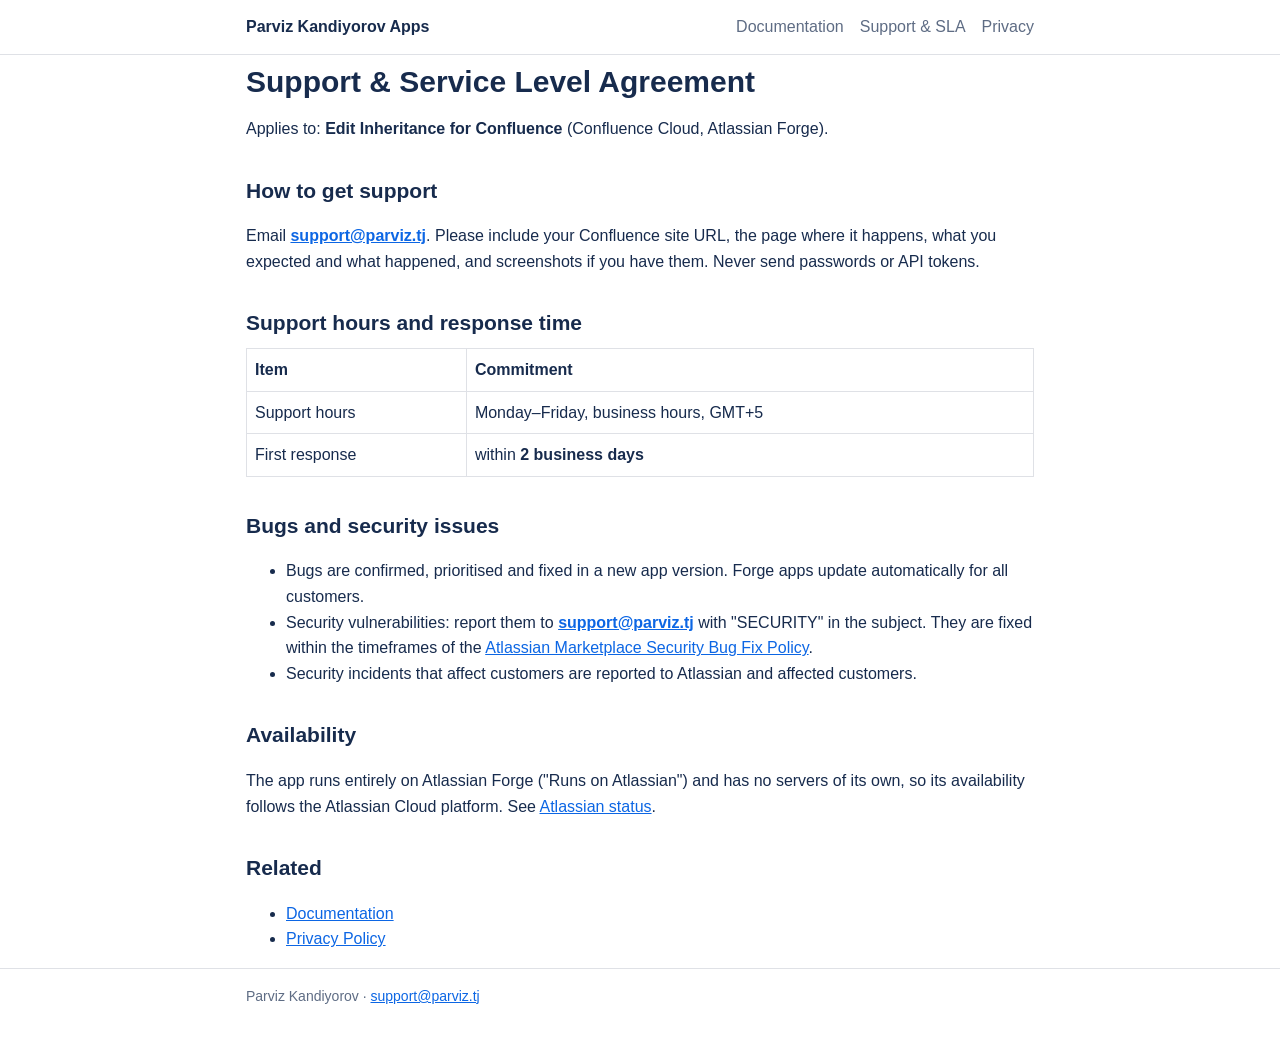
==== support/index.html @ e8590c17 "Public docs for Edit Inheritance for Confluence" ====
<!doctype html>
<html lang="en"><head><meta charset="utf-8"><meta name="viewport" content="width=device-width,initial-scale=1">
<title>Support & SLA — Edit Inheritance for Confluence</title><link rel="stylesheet" href="../assets/style.css"><link rel="icon" href="../assets/logo-144.png"></head>
<body><header><div class="wrap"><a class="brand" href="../">Parviz Kandiyorov Apps</a>
<nav><a href="../edit-inheritance-for-confluence/">Documentation</a><a href="../support/">Support &amp; SLA</a><a href="../privacy-policy/">Privacy</a></nav></div></header>
<main class="wrap">
<h1>Support &amp; Service Level Agreement</h1>
<p>Applies to: <strong>Edit Inheritance for Confluence</strong> (Confluence Cloud, Atlassian Forge).</p>
<h2>How to get support</h2>
<p>Email <strong><a href="mailto:support@parviz.tj">support@parviz.tj</a></strong>. Please include your Confluence site URL, the page where it happens,
what you expected and what happened, and screenshots if you have them. Never send passwords or API tokens.</p>
<h2>Support hours and response time</h2>
<table>
<thead>
<tr>
<th>Item</th>
<th>Commitment</th>
</tr>
</thead>
<tbody>
<tr>
<td>Support hours</td>
<td>Monday–Friday, business hours, GMT+5</td>
</tr>
<tr>
<td>First response</td>
<td>within <strong>2 business days</strong></td>
</tr>
</tbody>
</table>
<h2>Bugs and security issues</h2>
<ul>
<li>Bugs are confirmed, prioritised and fixed in a new app version. Forge apps update automatically for all customers.</li>
<li>Security vulnerabilities: report them to <strong><a href="mailto:support@parviz.tj">support@parviz.tj</a></strong> with "SECURITY" in the subject.
  They are fixed within the timeframes of the
  <a href="https://developer.atlassian.com/platform/marketplace/security-bugfix-policy/">Atlassian Marketplace Security Bug Fix Policy</a>.</li>
<li>Security incidents that affect customers are reported to Atlassian and affected customers.</li>
</ul>
<h2>Availability</h2>
<p>The app runs entirely on Atlassian Forge ("Runs on Atlassian") and has no servers of its own, so its availability follows
the Atlassian Cloud platform. See <a href="https://status.atlassian.com/">Atlassian status</a>.</p>
<h2>Related</h2>
<ul>
<li><a href="../edit-inheritance-for-confluence/">Documentation</a></li>
<li><a href="../privacy-policy/">Privacy Policy</a></li>
</ul>
</main>
<footer><div class="wrap">Parviz Kandiyorov &middot; <a href="mailto:support@parviz.tj">support@parviz.tj</a></div></footer>
</body></html>
---- assets/style.css ----
:root{--bg:#fff;--fg:#172b4d;--muted:#5e6c84;--line:#dfe1e6;--accent:#0c66e4}
*{box-sizing:border-box}body{margin:0;background:var(--bg);color:var(--fg);font:16px/1.6 -apple-system,BlinkMacSystemFont,"Segoe UI",Roboto,Helvetica,Arial,sans-serif}
header{border-bottom:1px solid var(--line)}header .wrap{display:flex;gap:16px;align-items:center;flex-wrap:wrap;padding-top:14px;padding-bottom:14px}
header a.brand{font-weight:600;color:var(--fg);text-decoration:none;margin-right:auto}nav a{color:var(--muted);text-decoration:none;margin-left:16px}nav a:hover{color:var(--accent)}
.wrap{max-width:820px;margin:0 auto;padding:0 16px}main{padding:24px 0 48px}h1{font-size:30px;line-height:1.25;margin:8px 0 16px}h2{font-size:21px;margin:32px 0 8px}
a{color:var(--accent)}img.shot{max-width:100%;height:auto;border:1px solid var(--line);border-radius:6px;margin:8px 0}figcaption{color:var(--muted);font-size:14px;margin-bottom:16px}
.muted{color:var(--muted)}table{border-collapse:collapse;width:100%;margin:8px 0}th,td{border:1px solid var(--line);padding:8px;text-align:left;vertical-align:top}
footer{border-top:1px solid var(--line);color:var(--muted);font-size:14px;padding:16px 0 32px}code{background:#f4f5f7;padding:1px 4px;border-radius:3px}
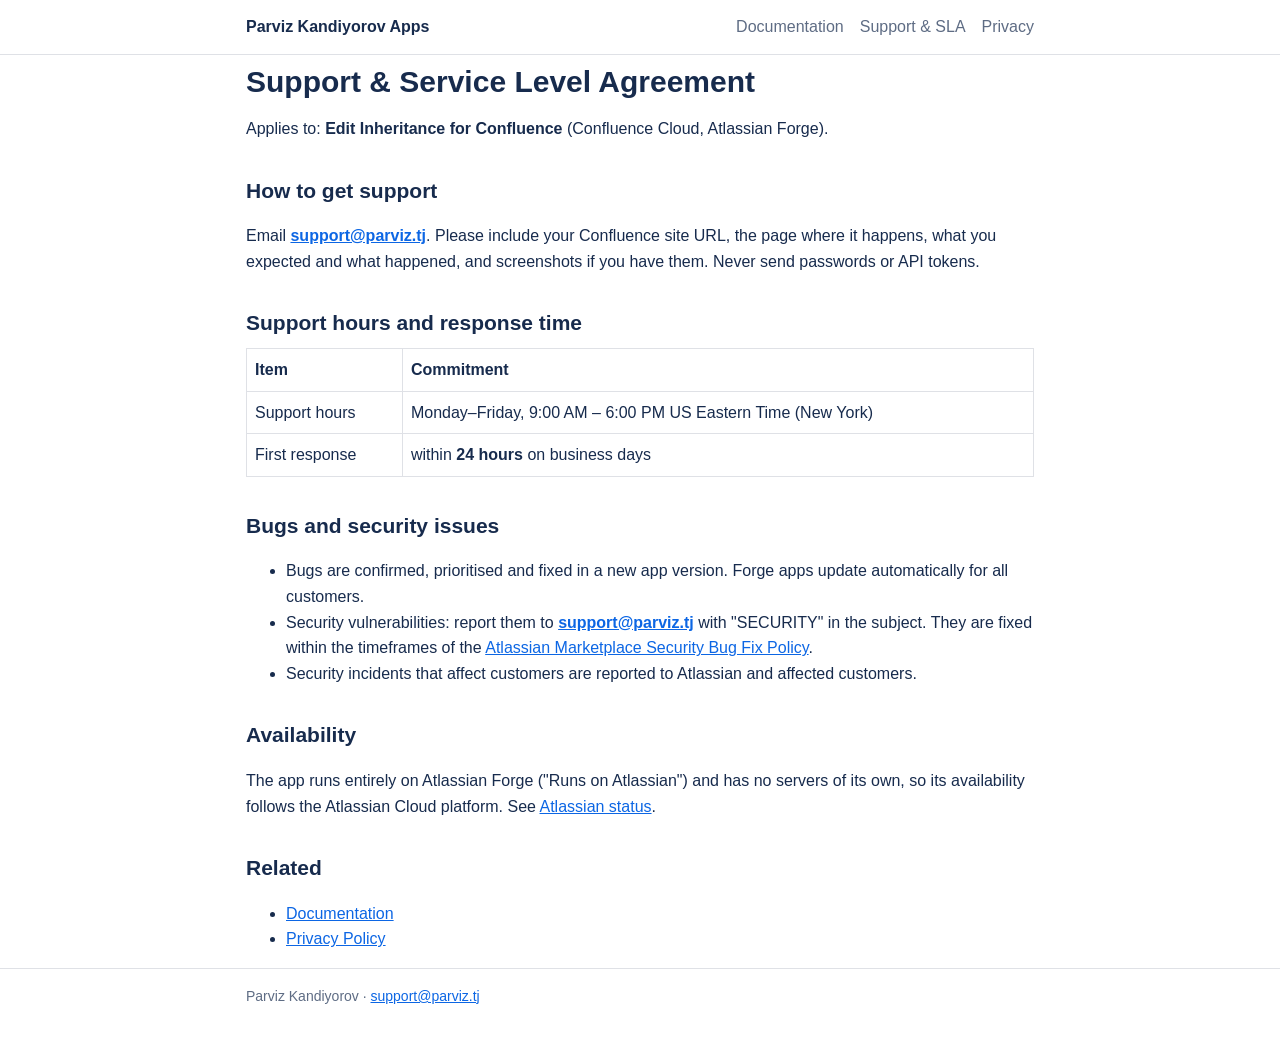
==== commit 625e460f: "Support page: US Eastern hours, 24h first response (match Marketplace SLA)" ====
--- a/support/index.html
+++ b/support/index.html
@@ -20,11 +20,11 @@
 <tbody>
 <tr>
 <td>Support hours</td>
-<td>Monday–Friday, business hours, GMT+5</td>
+<td>Monday–Friday, 9:00 AM – 6:00 PM US Eastern Time (New York)</td>
 </tr>
 <tr>
 <td>First response</td>
-<td>within <strong>2 business days</strong></td>
+<td>within <strong>24 hours</strong> on business days</td>
 </tr>
 </tbody>
 </table>
